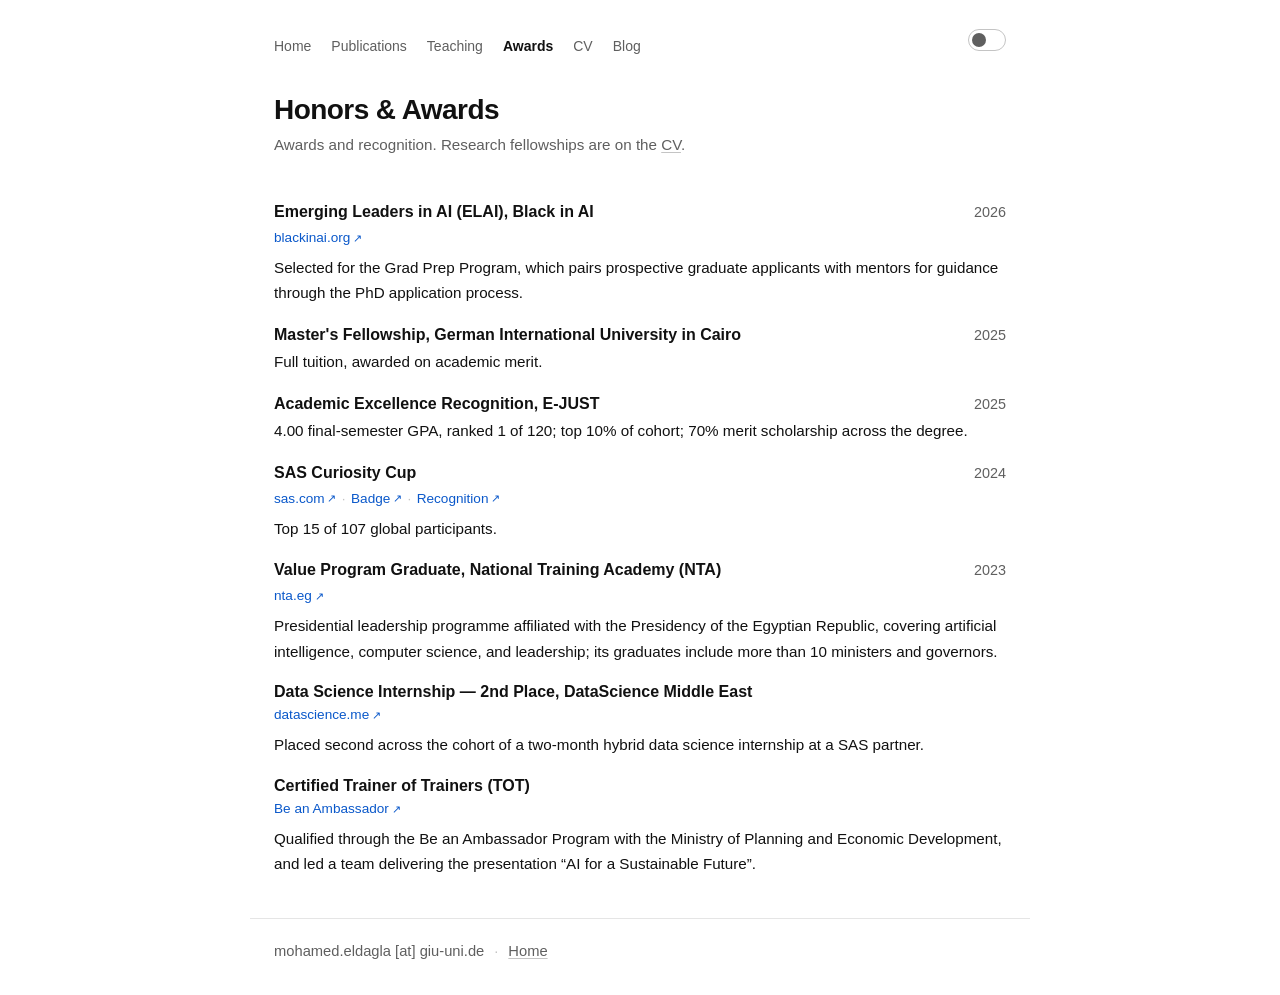
==== awards/index.html @ f1862c1e "Add Teaching, Awards and Blog pages; group publications by area Split the CV's dense list into pages" ====
<!DOCTYPE html>
<html lang="en">
<head>
<meta charset="utf-8">
<meta name="viewport" content="width=device-width, initial-scale=1">
<title>Honors &amp; Awards — Mohamed Eldagla</title>
<meta name="description" content="Honors, awards, and fellowships awarded to Mohamed Eldagla, including Black in AI ELAI.">
<link rel="canonical" href="https://mohamed-eldagla.github.io/awards/">
<meta property="og:type" content="website">
<meta property="og:title" content="Honors &amp; Awards — Mohamed Eldagla">
<meta property="og:description" content="Honors, awards, and fellowships awarded to Mohamed Eldagla, including Black in AI ELAI.">
<meta property="og:url" content="https://mohamed-eldagla.github.io/awards/">
<meta property="og:image" content="https://mohamed-eldagla.github.io/assets/og-image.png">
<meta name="twitter:card" content="summary_large_image">
<meta name="twitter:image" content="https://mohamed-eldagla.github.io/assets/og-image.png">
<link rel="icon" href="../favicon.svg" type="image/svg+xml">
<link rel="alternate icon" href="../assets/favicon-32.png" sizes="32x32">
<link rel="apple-touch-icon" href="../assets/apple-touch-icon.png">
<link rel="stylesheet" href="../styles.css">

<!-- Applies a stored theme before first paint. Must stay inline and blocking:
     loading it as a file would flash the wrong theme on every visit. -->
<script>try{var t=localStorage.getItem('theme');if(t)document.documentElement.setAttribute('data-theme',t)}catch(e){}</script>
<script src="../theme.js" defer></script>

<!-- Start the data fetch during parse so the list renders before first paint
     rather than shifting the page after it. -->
<link rel="preload" as="fetch" crossorigin href="../data/honors.json">
<script src="../render.js" defer></script>
</head>
<body>

<a class="skip-link" href="#main">Skip to content</a>

<nav class="sectionnav" aria-label="Main">
  <div class="wrap navbar">
    <ul role="list">
      <li><a href="../">Home</a></li>
      <li><a href="../publications/">Publications</a></li>
      <li><a href="../teaching/">Teaching</a></li>
      <li><a href="./" aria-current="page">Awards</a></li>
      <li><a href="../cv/">CV</a></li>
      <li><a href="../blog/">Blog</a></li>
    </ul>
    <button type="button" class="theme-switch" id="theme-toggle" role="switch"
            aria-checked="false" title="Toggle dark mode" hidden>
      <span class="theme-switch-track"><span class="theme-switch-knob"></span></span>
      <span class="visually-hidden">Dark mode</span>
    </button>
  </div>
</nav>

<header class="pagehead wrap">
  <h1>Honors &amp; Awards</h1>
  <p class="position">Awards and recognition. Research fellowships are on the <a href="../cv/">CV</a>.</p>
</header>

<main id="main" class="wrap">
  <section aria-labelledby="awards-h">
    <h2 id="awards-h" class="visually-hidden">Honors &amp; Awards</h2>
    <ul class="entry-list" role="list" id="honors-list"></ul>
  </section>
</main>

<footer class="wrap">
  <p>
    mohamed.eldagla [at] giu-uni.de
    <span class="sep">·</span>
    <a href="../">Home</a>
  </p>
</footer>

</body>
</html>
---- styles.css ----
/* Mohamed Eldagla — personal site
   No build step. One stylesheet. System fonts only, monochrome.
   Every foreground/background pair here was checked against WCAG AA. */

/* Theme. Light is the base. Dark is applied either because the system asks for
   it and the visitor has not overridden it, or because they explicitly chose
   it — so the dark tokens are declared twice, once per route. Never define a
   color only inside a media query, or the toggle cannot win in both
   directions. */

:root {
  --bg:          #FFFFFF;
  --fg:          #111111;
  --muted:       #5F5F5F;
  --rule:        #E5E5E5;
  --rule-strong: #C4C4C4;

  --sans: -apple-system, BlinkMacSystemFont, "Segoe UI", Roboto, "Helvetica Neue",
          Arial, sans-serif;

  --measure: 780px;
  --gutter: 1.5rem;

  color-scheme: light;
}

@media (prefers-color-scheme: dark) {
  :root:not([data-theme="light"]) {
    --bg:          #121212;
    --fg:          #E8E8E8;
    --muted:       #9A9A9A;
    --rule:        #2A2A2A;
    --rule-strong: #4A4A4A;

    color-scheme: dark;
  }
}

:root[data-theme="dark"] {
  --bg:          #121212;
  --fg:          #E8E8E8;
  --muted:       #9A9A9A;
  --rule:        #2A2A2A;
  --rule-strong: #4A4A4A;

  color-scheme: dark;
}

/* ---------- base ---------- */

*, *::before, *::after { box-sizing: border-box; }

body {
  margin: 0;
  background: var(--bg);
  color: var(--fg);
  font-family: var(--sans);
  font-size: 1rem;
  line-height: 1.65;
  -webkit-text-size-adjust: 100%;
}

.wrap {
  max-width: var(--measure);
  margin-inline: auto;
  padding-inline: var(--gutter);
}

h1, h2, h3 {
  font-family: var(--sans);
  line-height: 1.25;
  margin: 0;
}

/* Links carry no color of their own — the underline does the work. */
a {
  color: inherit;
  text-decoration: underline;
  text-decoration-color: var(--rule-strong);
  text-underline-offset: 2px;
  text-decoration-thickness: 1px;
}

a:hover { text-decoration-color: currentColor; }

:focus-visible {
  outline: 2px solid var(--fg);
  outline-offset: 2px;
}

p { margin: 0 0 1rem; }

.sep {
  color: var(--rule-strong);
  padding-inline: 0.4em;
}

.dates { color: var(--muted); }

.skip-link {
  position: absolute;
  left: -9999px;
  top: 0;
  background: var(--bg);
  color: var(--fg);
  padding: 0.75rem 1rem;
  z-index: 10;
}
.skip-link:focus {
  left: 0;
  outline: 2px solid var(--fg);
}

/* ---------- top nav ---------- */

.sectionnav { padding-block: 1.4rem 0; }

.navbar {
  display: flex;
  justify-content: space-between;
  align-items: center;
  gap: 1rem;
}

/* Theme switch. The padding is not decorative — it carries the control past
   the 24px WCAG 2.2 minimum tap target, which the 22px track alone would miss. */
.theme-switch {
  flex: 0 0 auto;
  display: inline-flex;
  align-items: center;
  background: none;
  border: 0;
  padding: 0.4rem 0;
  margin-block-end: 0.9rem;
  cursor: pointer;
}

.theme-switch-track {
  position: relative;
  display: block;
  width: 38px;
  height: 22px;
  border: 1px solid var(--rule-strong);
  border-radius: 999px;
  transition: border-color 0.15s ease;
}

.theme-switch-knob {
  position: absolute;
  top: 50%;
  left: 3px;
  width: 14px;
  height: 14px;
  margin-top: -7px;
  border-radius: 50%;
  background: var(--muted);
  transition: transform 0.15s ease, background-color 0.15s ease;
}

.theme-switch[aria-checked="true"] .theme-switch-knob {
  transform: translateX(16px);
}

.theme-switch:hover .theme-switch-track { border-color: var(--fg); }
.theme-switch:hover .theme-switch-knob { background: var(--fg); }

.theme-switch:focus-visible {
  outline: 2px solid var(--fg);
  outline-offset: 3px;
  border-radius: 999px;
}

@media (prefers-reduced-motion: reduce) {
  .theme-switch-track,
  .theme-switch-knob { transition: none; }
}

.sectionnav ul {
  list-style: none;
  display: flex;
  flex-wrap: wrap;
  gap: 0 1.25rem;
  margin: 0;
  padding: 0;
  font-size: 0.875rem;
}

/* inline-block + vertical padding keeps the tap target at/above the 24px
   WCAG 2.2 minimum without changing how the row looks */
.sectionnav a {
  display: inline-block;
  padding-block: 0.3rem;
  color: var(--muted);
  text-decoration: none;
}
.sectionnav a:hover {
  color: var(--fg);
  text-decoration: underline;
  text-underline-offset: 3px;
}

.sectionnav a[aria-current] {
  color: var(--fg);
  font-weight: 600;
}

/* ---------- masthead ---------- */

/* Home intro: the portrait floats so the opening prose wraps beside it. */
.intro { padding-block: 1.25rem 0; }

.intro::after {
  content: "";
  display: table;
  clear: both;
}

.portrait {
  float: right;
  width: 160px;
  height: auto;
  margin: 0.4rem 0 1rem 1.75rem;
}

/* Subpage headers: title plus a one-line orientation note. */
.pagehead { padding-block: 1.25rem 0.25rem; }

h1 {
  font-size: 2.4rem;
  font-weight: 700;
  letter-spacing: -0.02em;
  margin-bottom: 0.35rem;
}

/* The 2.4rem h1 above is sized for the homepage, where the heading is a
   person's name and carries the page on its own. Every interior heading is a
   section label instead ("Publications", "Teaching"), which reads as oversized
   at that size — so .pagehead, which only interior pages use, takes it down. */
.pagehead h1 { font-size: 1.75rem; }

.position {
  font-size: 0.95rem;
  color: var(--muted);
  margin-bottom: 1rem;
}

.email {
  font-size: 0.95rem;
  color: var(--muted);
  margin-bottom: 0.9rem;
}

.lead {
  font-size: 1.05rem;
  font-weight: 600;
  margin-bottom: 0.9rem;
}

.visually-hidden {
  position: absolute;
  width: 1px;
  height: 1px;
  margin: -1px;
  padding: 0;
  overflow: hidden;
  clip: rect(0 0 0 0);
  white-space: nowrap;
  border: 0;
}

.linkrow {
  list-style: none;
  display: flex;
  flex-wrap: wrap;
  gap: 0 1.25rem;
  margin: 1.25rem 0 0;
  padding: 1rem 0 0;
  border-block-start: 1px solid var(--rule);
  font-size: 0.95rem;
}

/* Keep the contact links a comfortable tap target (WCAG 2.2 target-size). */
.linkrow a {
  display: inline-block;
  padding-block: 0.15rem;
}

/* ---------- sections ---------- */

main { padding-block: 1.5rem 0.5rem; }

section { margin-block-end: 2.1rem; }

h2 {
  font-size: 1.3rem;
  font-weight: 600;
  margin-bottom: 0.75rem;
}

/* ---------- publications ---------- */

.pub-list, .entry-list {
  list-style: none;
  margin: 0;
  padding: 0;
}

/* The role / faculty / institution line under a taught course. Muted and set
   just under the title, so the head line stays the thing you scan. */
.course-affil {
  font-size: 0.92rem;
  color: var(--muted);
  margin-block: 0.1rem 0.25rem;
}

/* Labelled links sit on their own row. These are the one place on the site that
   carries color: everything else is monochrome, so the blue marks them as the
   things to click rather than more prose. Both values are contrast-checked
   against their own background — 6.44:1 on white, 9.02:1 on the dark bg — so
   the color is decoration on top of an underline, never the only signal. */
:root { --link: #0A58CA; }
@media (prefers-color-scheme: dark) {
  :root:not([data-theme="light"]) { --link: #79B8FF; }
}
:root[data-theme="dark"] { --link: #79B8FF; }

.entry-links {
  font-size: 0.85rem;
  margin-block: 0.15rem 0.35rem;
}

/* No underline at rest. This row holds nothing but links, so color alone
   identifies them without the ambiguity WCAG warns about for links sitting
   inside prose — there is no surrounding body text here to be mistaken for.
   The underline returns on hover and focus, so the affordance is still there
   the moment you go looking for it. */
.entry-links a {
  color: var(--link);
  text-decoration: none;
}

/* Nudged down and set smaller so the arrow reads as a marker beside the label
   rather than part of the word. */
.entry-links .ext {
  font-size: 0.8em;
  margin-inline-start: 0.25em;
  vertical-align: 0.05em;
}

.entry-links a:hover,
.entry-links a:focus-visible {
  text-decoration: underline;
  text-decoration-color: currentColor;
}

/* ---------- category filter ----------
   Built by render.js from the categories present in the data. The pressed
   state is carried by aria-pressed, so the style is driven by the same
   attribute a screen reader reads — they cannot drift apart. */

.pub-filter {
  display: flex;
  flex-wrap: wrap;
  gap: 0.5rem;
  margin-block-end: 1.75rem;
}

.pub-filter-btn {
  font: inherit;
  font-size: 0.85rem;
  line-height: 1.2;
  /* Vertical padding carries the control past the 24px WCAG 2.2 minimum tap
     target, which the text alone would miss. */
  padding: 0.4rem 0.75rem;
  color: var(--muted);
  background: transparent;
  border: 1px solid var(--rule-strong);
  border-radius: 999px;
  cursor: pointer;
}

.pub-filter-btn:hover { color: var(--fg); border-color: var(--fg); }

.pub-filter-btn[aria-pressed="true"] {
  color: var(--bg);
  background: var(--fg);
  border-color: var(--fg);
  font-weight: 600;
}

/* Each category is its own section with its own heading; the last one must
   not add trailing space above the footer. A hidden group is filtered out, and
   must not leave its margin behind. */
.pub-group[hidden] { display: none; }
.pub-group:last-child { margin-block-end: 0; }

.pub { margin-block-end: 1.35rem; }
.pub:last-child { margin-block-end: 0; }

/* The thumbnail column exists only when an entry actually has a thumbnail,
   so a list without images has no dead gutter. */
.pub-list.has-thumbs .pub {
  display: grid;
  grid-template-columns: 160px 1fr;
  gap: 1.5rem;
  align-items: start;
}

/* Pin the columns so an entry with no thumbnail still puts its text in column
   two — leaving the image column empty, rather than flowing into it. */
.pub-list.has-thumbs .pub-thumb-cell { grid-column: 1; }
.pub-list.has-thumbs .pub-body { grid-column: 2; }

/* Teaching entries take the same optional column. It appears only once at
   least one entry has an image, so the list reads correctly while they are
   still being added — and an entry without one leaves the column empty rather
   than showing a placeholder graphic. */
.entry-list.has-thumbs .entry {
  display: grid;
  grid-template-columns: 160px 1fr;
  gap: 1.5rem;
  align-items: start;
}

.entry-list.has-thumbs .pub-thumb-cell { grid-column: 1; }
.entry-list.has-thumbs .entry-body { grid-column: 2; }

/* Thumbnails are pre-rendered as uniform 2:1 boxes, so rows align and the
   space is reserved before the image arrives. */
.pub-thumb {
  width: 160px;
  height: auto;
  aspect-ratio: 2 / 1;
  display: block;
  border: 1px solid var(--rule);
  border-radius: 2px;
}

.pub-title {
  font-size: 1rem;
  font-weight: 600;
  margin-bottom: 0.2rem;
}

.pub-authors {
  font-size: 0.95rem;
  margin-bottom: 0.15rem;
}

.pub-authors strong { font-weight: 700; }

.pub-meta {
  font-size: 0.92rem;
  color: var(--muted);
  margin-bottom: 0.3rem;
}

.pub-summary {
  font-size: 0.95rem;
  color: var(--muted);
  margin-block: 0.3rem 0;
}


/* ---------- publication status ----------
   No color and no chips, so the distinction has to live in wording and slant.
   A venue name is upright; an unpublished status is italic and explicitly
   worded, so "Manuscript in preparation" can never be skimmed as a venue. */

.status.is-published { font-style: normal; }

.status.is-preparation,
.status.is-submission {
  font-style: italic;
}

/* ---------- generic entries ---------- */

.entry { margin-block-end: 1.15rem; }
.entry:last-child { margin-block-end: 0; }

/* Title left, dates pinned right on the first baseline. A long title wraps
   inside its own box rather than pushing the dates onto a line of their own,
   which would break the date column. */
.entry-head {
  display: flex;
  justify-content: space-between;
  align-items: baseline;
  gap: 0 1rem;
}

.entry-title {
  flex: 1 1 auto;
  min-width: 0;
  font-size: 1rem;
  font-weight: 600;
}

.entry-dates {
  flex: 0 0 auto;
  font-size: 0.9rem;
  color: var(--muted);
  white-space: nowrap;
}

.entry-meta {
  font-size: 0.92rem;
  color: var(--muted);
  margin-bottom: 0.2rem;
}

.entry-desc {
  font-size: 0.95rem;
  margin: 0.1rem 0 0;
}

/* Course descriptions sit below the affiliation line in the hierarchy, so they
   are set smaller than it. Scoped to .entry-body, which only taught courses
   use — the research, honors, and education lists keep the larger size. */
.entry-body .entry-desc { font-size: 0.88rem; }

.selectivity { color: var(--muted); }

.load-error {
  font-size: 0.95rem;
  color: var(--muted);
}

/* ---------- layout-shift reservation ----------
   The lists are filled from JSON after first paint, so without this the page
   paints empty and then jumps as content lands. These hold roughly the space
   the current data occupies, and apply ONLY while the list is still empty —
   the moment items are inserted, :empty stops matching and the reservation
   disappears. Wrong numbers cost a small jump, never a broken layout, so
   they are safe to leave stale. Re-measure if the data changes a lot. */

#research-list:empty   { min-height: 567px; }
#teaching-list:empty   { min-height: 1008px; }
#experience-list:empty { min-height: 177px; }
#education-list:empty  { min-height: 202px; }
#honors-list:empty     { min-height: 701px; }
#pub-list:empty        { min-height: 1344px; }

@media (max-width: 640px) {
  /* Narrow screens wrap far more, so they need their own (taller) numbers.
     Measured at 412px, the viewport Lighthouse audits by default. */
  #research-list:empty   { min-height: 913px; }
  #teaching-list:empty   { min-height: 2463px; }
  #experience-list:empty { min-height: 313px; }
  #education-list:empty  { min-height: 358px; }
  #honors-list:empty     { min-height: 1036px; }
  #pub-list:empty        { min-height: 2638px; }
}

/* ---------- footer ---------- */

footer {
  border-block-start: 1px solid var(--rule);
  padding-block: 1.25rem 2rem;
  font-size: 0.92rem;
  color: var(--muted);
}

footer p { margin: 0; }

/* ---------- narrow screens ---------- */

@media (max-width: 640px) {
  .sectionnav { padding-block: 1.25rem 0; }
  .intro, .pagehead { padding-block: 1rem 0.25rem; }

  .portrait {
    float: none;
    width: 124px;
    margin: 0 0 1.1rem;
  }

  h1 { font-size: 2rem; }
  h2 { font-size: 1.25rem; }

  /* Too narrow to hold a date column — let dates sit under the title. */
  .entry-head { display: block; }
  .entry-dates { display: block; }

  .pub-list.has-thumbs .pub,
  .entry-list.has-thumbs .entry { grid-template-columns: 1fr; }
  .pub-list.has-thumbs .pub-thumb-cell,
  .pub-list.has-thumbs .pub-body,
  .entry-list.has-thumbs .pub-thumb-cell,
  .entry-list.has-thumbs .entry-body { grid-column: 1; }
  .pub-thumb { width: 100%; max-width: 240px; }

  .linkrow, .sectionnav ul { gap: 0 1rem; }
}

/* ---------- print: the page should come out as a clean CV ---------- */

@media print {
  :root {
    --bg: #fff;
    --fg: #000;
    --muted: #333;
    --rule: #bbb;
    --rule-strong: #888;
    --measure: 100%;
  }

  body { font-size: 10.5pt; line-height: 1.4; }

  .skip-link,
  .sectionnav,
  .pub-filter,
  .portrait,
  footer { display: none; }   /* footer only repeats the contact row above */

  /* Print every category regardless of the on-screen filter. The filter is a
     browsing aid, not an editorial choice, and a printed publication list that
     silently omits papers is a worse surprise than one that shows them all. */
  .pub-group[hidden] { display: block !important; }

  .intro, .pagehead { padding-block: 0 0.5rem; }
  main { padding-block: 0.5rem 0; }
  section { margin-block-end: 1.25rem; }

  h1 { font-size: 19pt; }
  h2 { font-size: 12pt; margin-bottom: 0.5rem; }
  .pub-title, .entry-title { font-size: 10.5pt; }

  a { text-decoration: none; }

  /* Show URLs for the contact row only — expanding every link would bloat the page. */
  .linkrow a::after {
    content: " (" attr(href) ")";
    font-size: 8.5pt;
    color: #444;
    word-break: break-all;
  }
  .linkrow a[href^="mailto:"]::after { content: ""; }

  /* Individual entries must not split across pages; whole sections may flow,
     otherwise a long section leaves most of a page blank. */
  .pub, .entry { break-inside: avoid; }
  h2, h3 { break-after: avoid; }
}
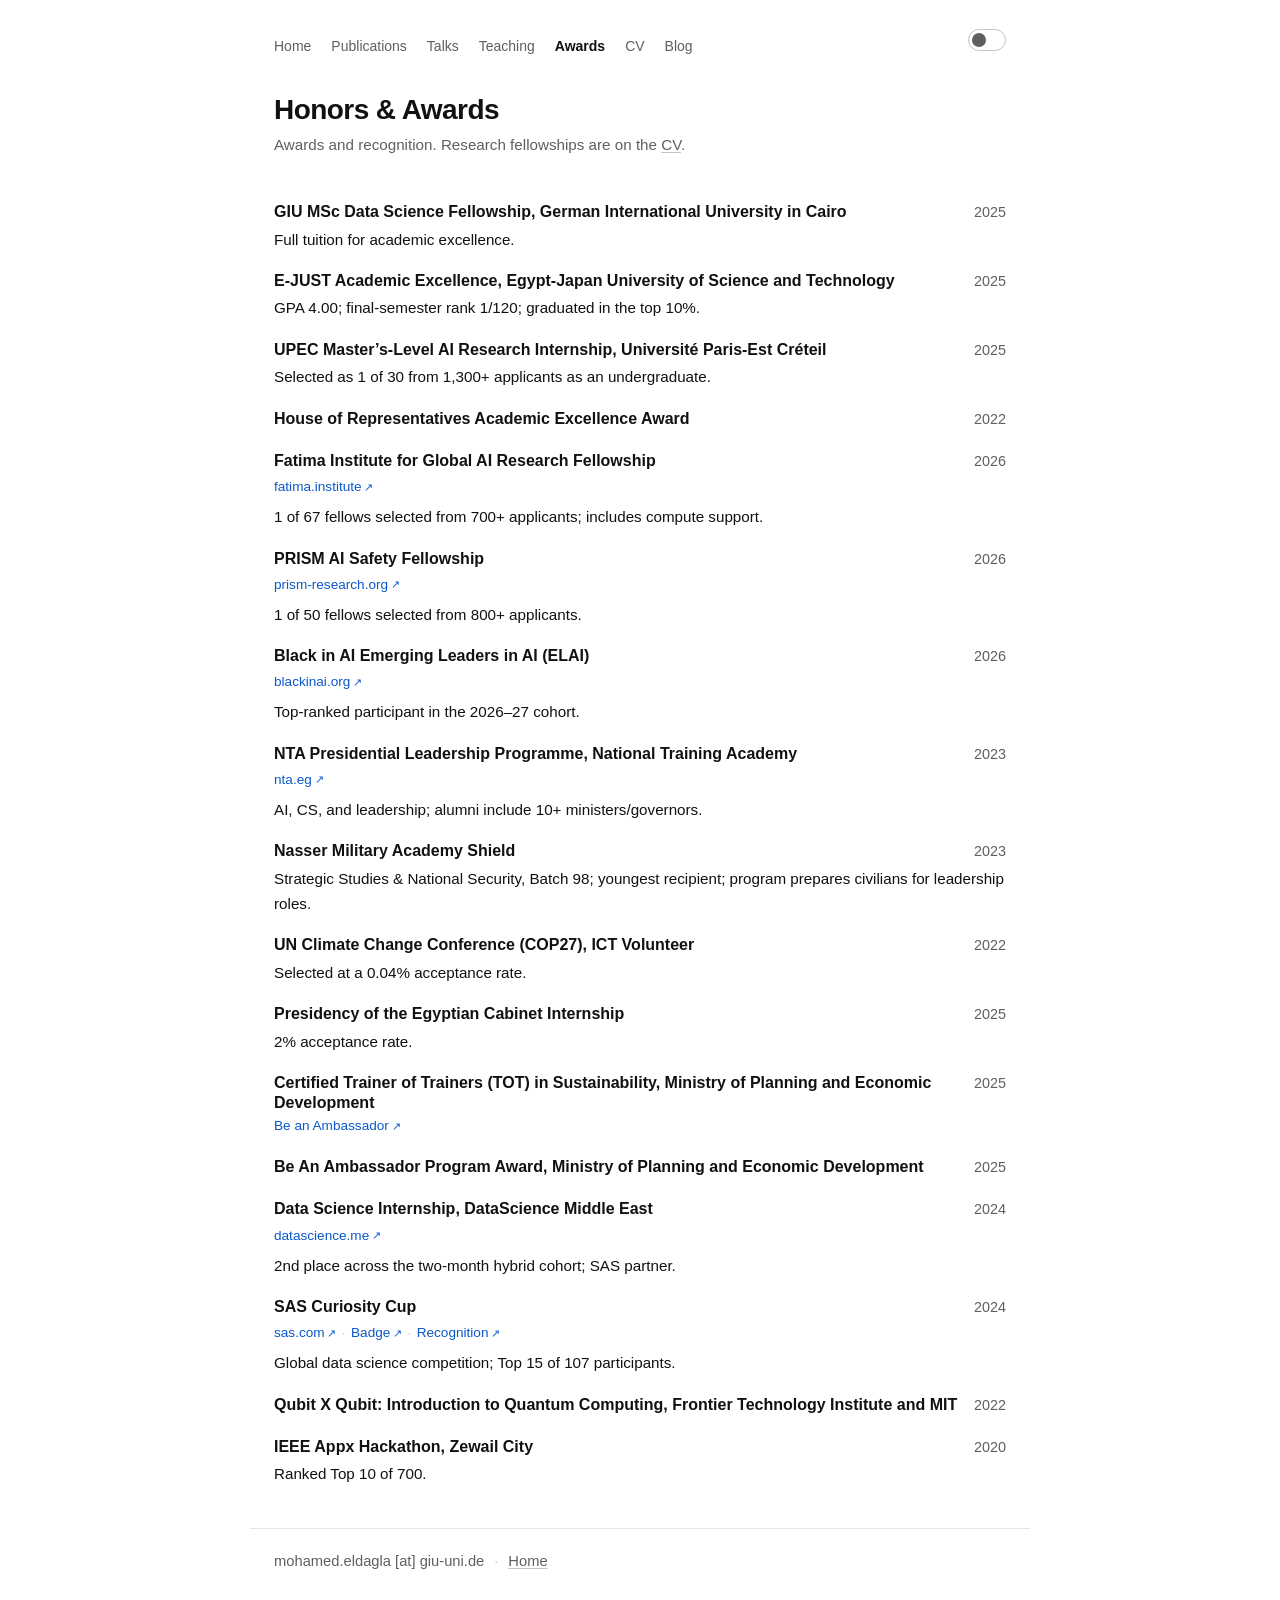
==== commit 308e6093: "Add Talks page to main navigation Move talks from the CV page to their own /talks/ page, linked from" ====
--- a/awards/index.html
+++ b/awards/index.html
@@ -37,6 +37,7 @@
     <ul role="list">
       <li><a href="../">Home</a></li>
       <li><a href="../publications/">Publications</a></li>
+      <li><a href="../talks/">Talks</a></li>
       <li><a href="../teaching/">Teaching</a></li>
       <li><a href="./" aria-current="page">Awards</a></li>
       <li><a href="../cv/">CV</a></li>
--- a/styles.css
+++ b/styles.css
@@ -448,6 +448,13 @@
 }
 
 .pub-authors strong { font-weight: 700; }
+.pub-authors sup { font-size: 0.7em; line-height: 0; }
+.equal-note { color: var(--muted); font-size: 0.88rem; }
+
+.pub-highlight {
+  font-size: 0.92rem;
+  margin-block: 0 0.3rem;
+}
 
 .pub-meta {
   font-size: 0.92rem;
@@ -455,6 +462,16 @@
   margin-bottom: 0.3rem;
 }
 
+.acceptance-head {
+  display: block;
+  color: var(--fg);
+  font-weight: 600;
+}
+
+.acceptance-head strong { font-weight: 700; }
+.acceptance-workshop { display: block; }
+.acceptance-workshop a { text-decoration-color: currentColor; }
+
 .pub-summary {
   font-size: 0.95rem;
   color: var(--muted);
@@ -463,9 +480,8 @@
 
 
 /* ---------- publication status ----------
-   No color and no chips, so the distinction has to live in wording and slant.
-   A venue name is upright; an unpublished status is italic and explicitly
-   worded, so "Manuscript in preparation" can never be skimmed as a venue. */
+   Unpublished statuses are italic and explicitly worded, so "Manuscript in
+   preparation" cannot be skimmed as a venue. */
 
 .status.is-published { font-style: normal; }
 
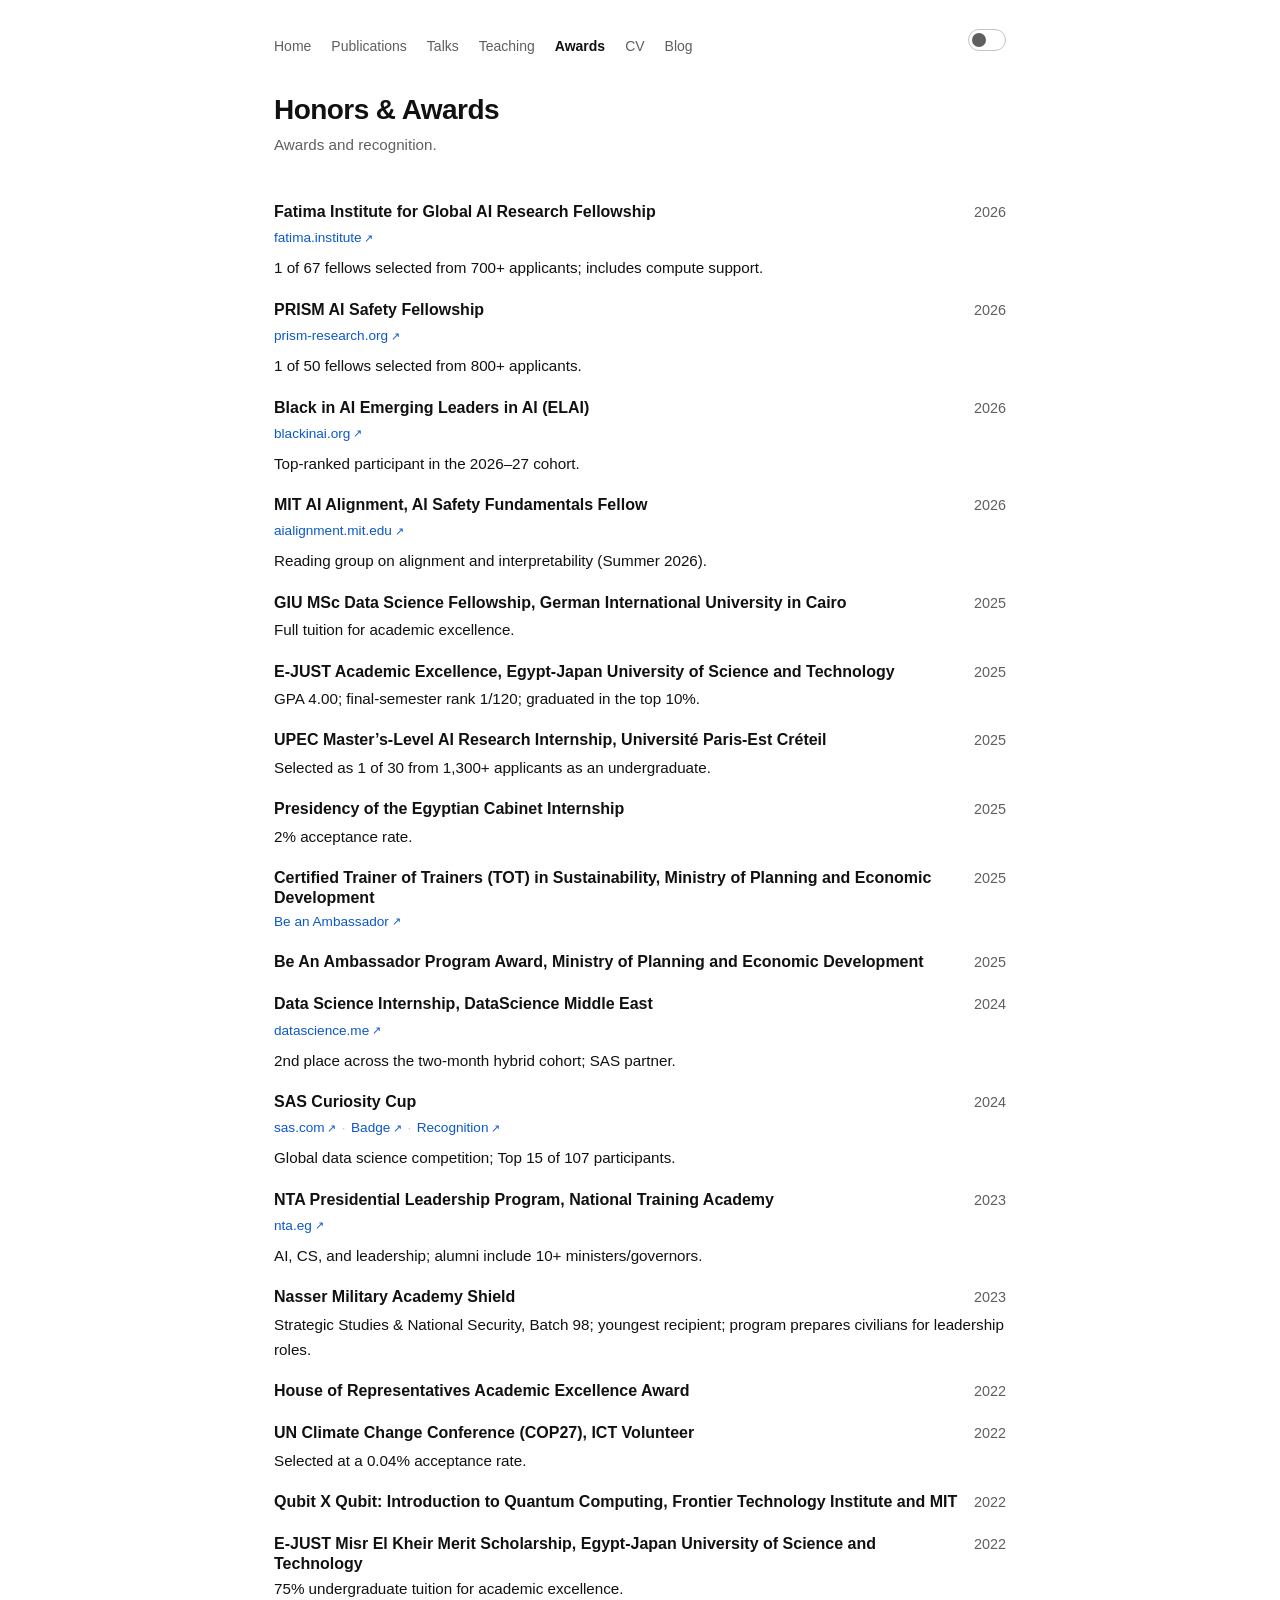
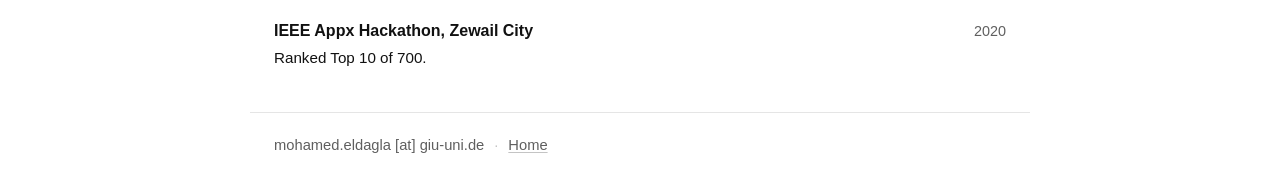
==== commit 3796c3bd: "Site cleanup and new social preview card - Add MIT AI Alignment and Misr El Kheir awards; sort award" ====
--- a/awards/index.html
+++ b/awards/index.html
@@ -53,7 +53,7 @@
 
 <header class="pagehead wrap">
   <h1>Honors &amp; Awards</h1>
-  <p class="position">Awards and recognition. Research fellowships are on the <a href="../cv/">CV</a>.</p>
+  <p class="position">Awards and recognition.</p>
 </header>
 
 <main id="main" class="wrap">
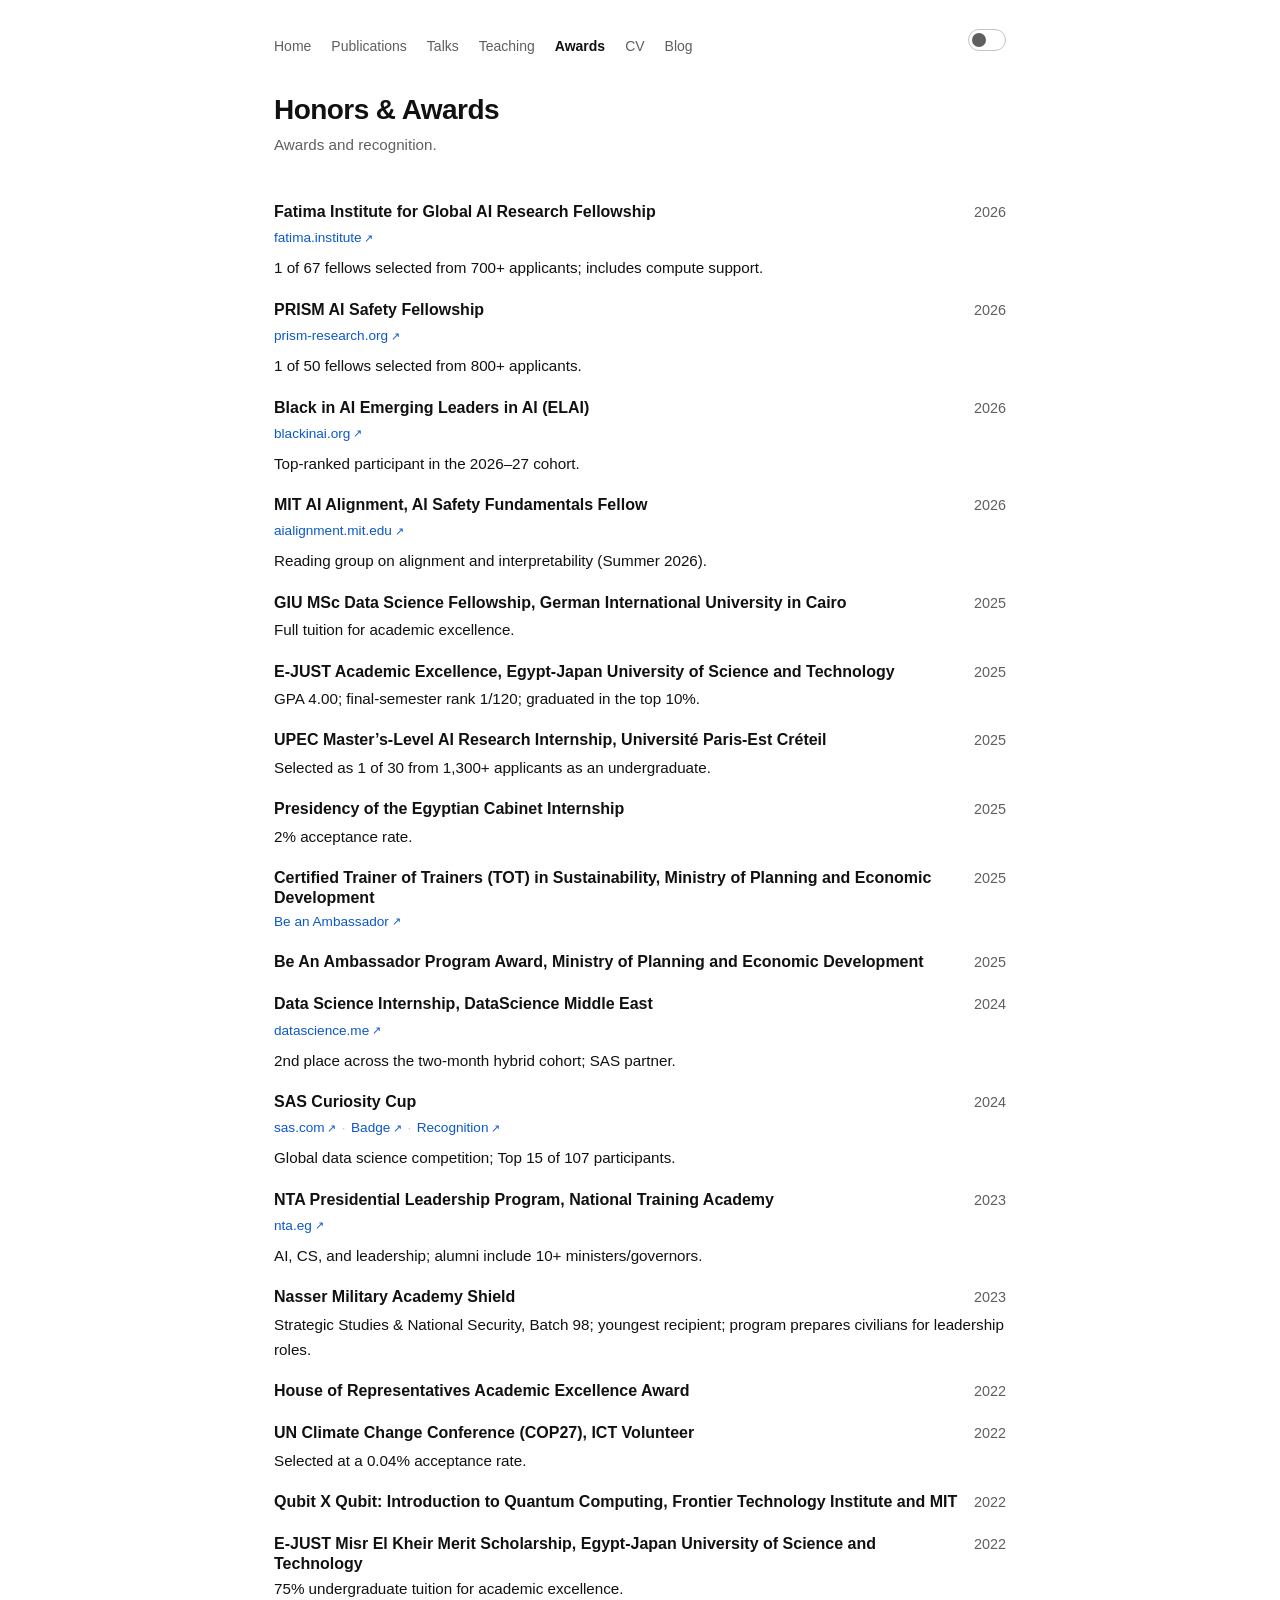
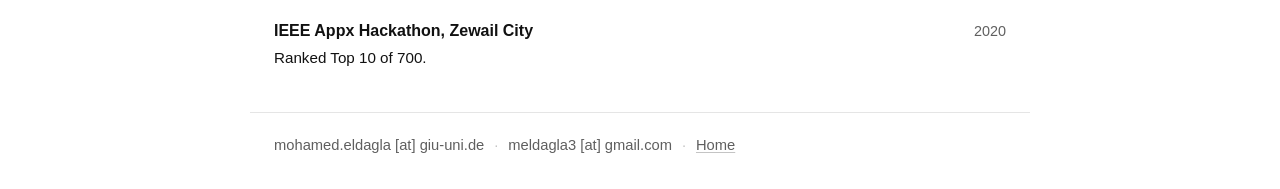
==== commit d569fb72: "Add personal email and LoRe finding to RBD summary Co-Authored-By: Claude Opus 5.5 <noreply@anthropi" ====
--- a/awards/index.html
+++ b/awards/index.html
@@ -65,7 +65,7 @@
 
 <footer class="wrap">
   <p>
-    mohamed.eldagla [at] giu-uni.de
+    mohamed.eldagla [at] giu-uni.de <span class="sep">·</span> meldagla3 [at] gmail.com
     <span class="sep">·</span>
     <a href="../">Home</a>
   </p>
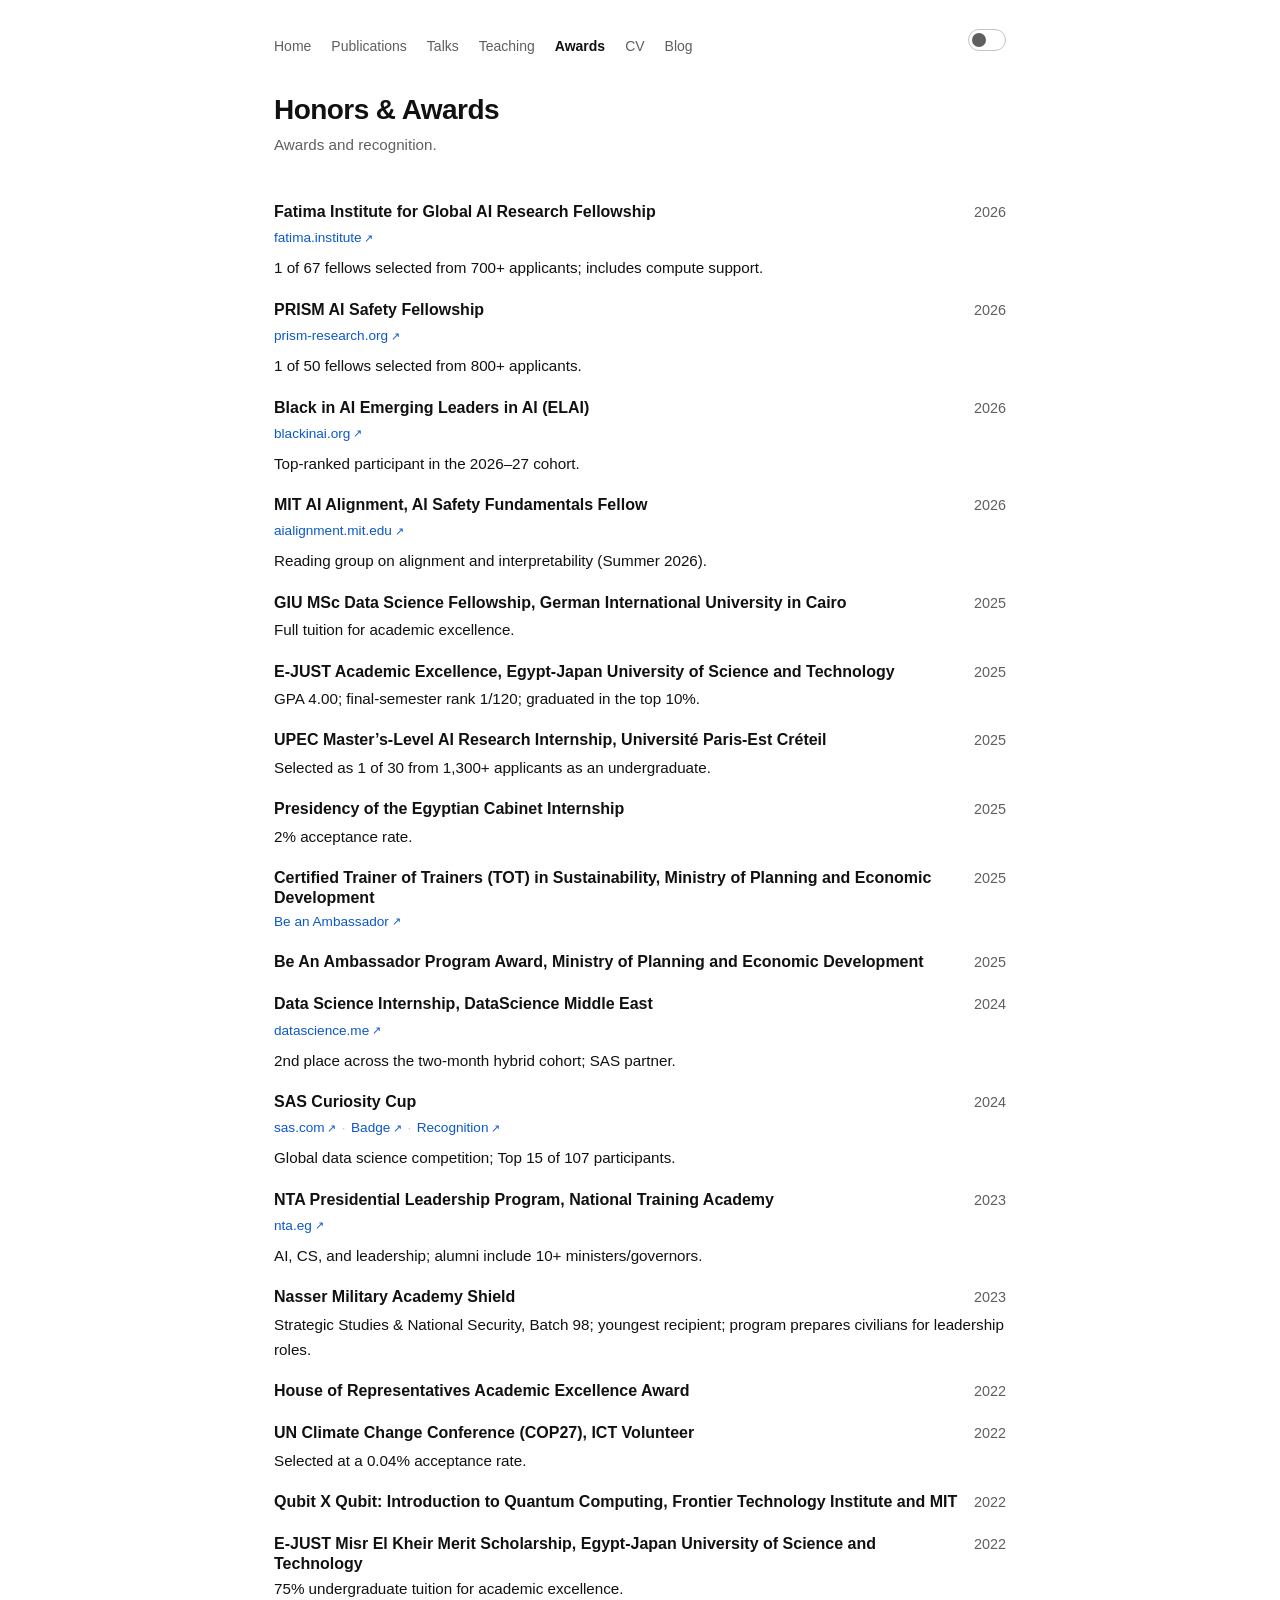
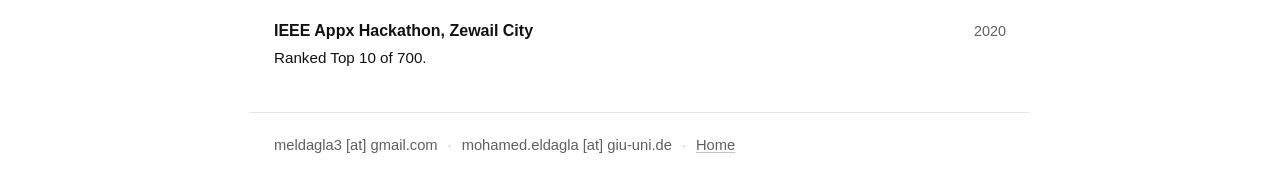
==== commit 95946464: "List personal email first Co-Authored-By: Claude Opus 5.5 <noreply@anthropic.com>" ====
--- a/awards/index.html
+++ b/awards/index.html
@@ -65,7 +65,7 @@
 
 <footer class="wrap">
   <p>
-    mohamed.eldagla [at] giu-uni.de <span class="sep">·</span> meldagla3 [at] gmail.com
+    meldagla3 [at] gmail.com <span class="sep">·</span> mohamed.eldagla [at] giu-uni.de
     <span class="sep">·</span>
     <a href="../">Home</a>
   </p>
